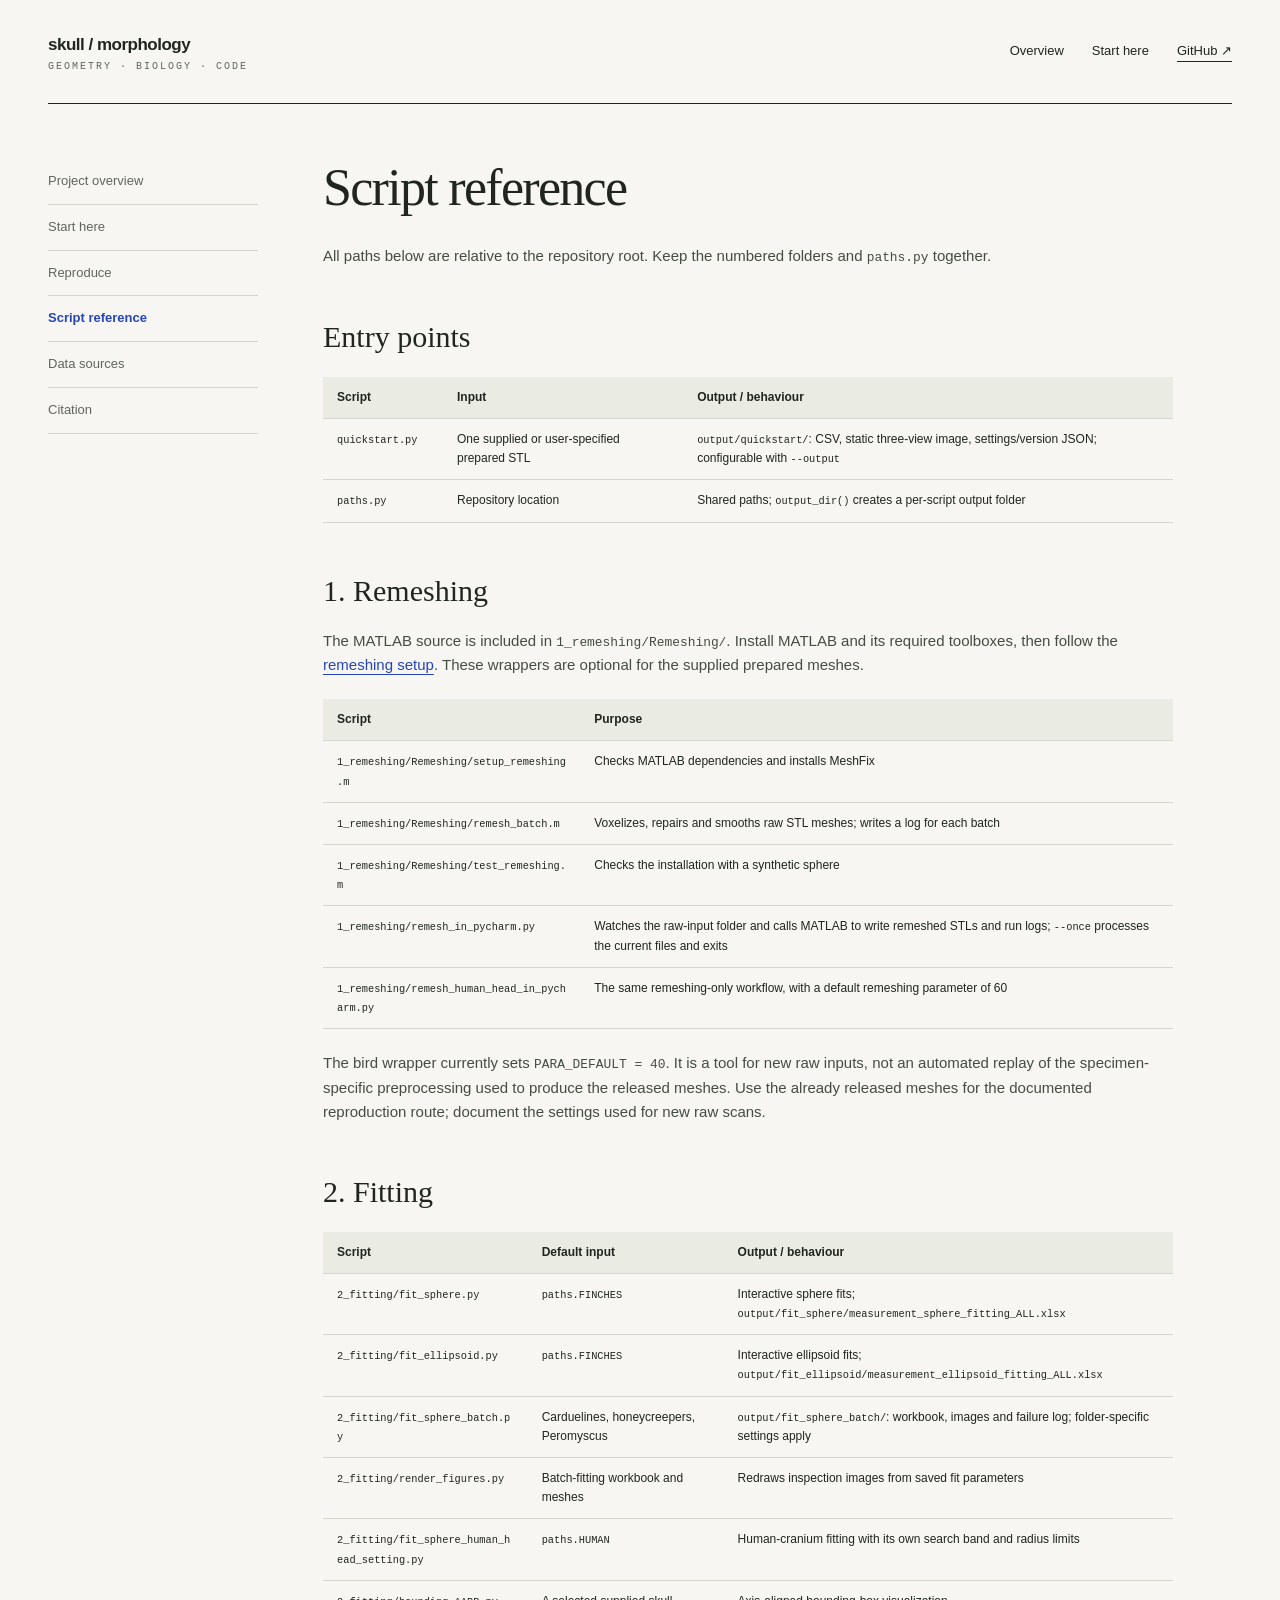
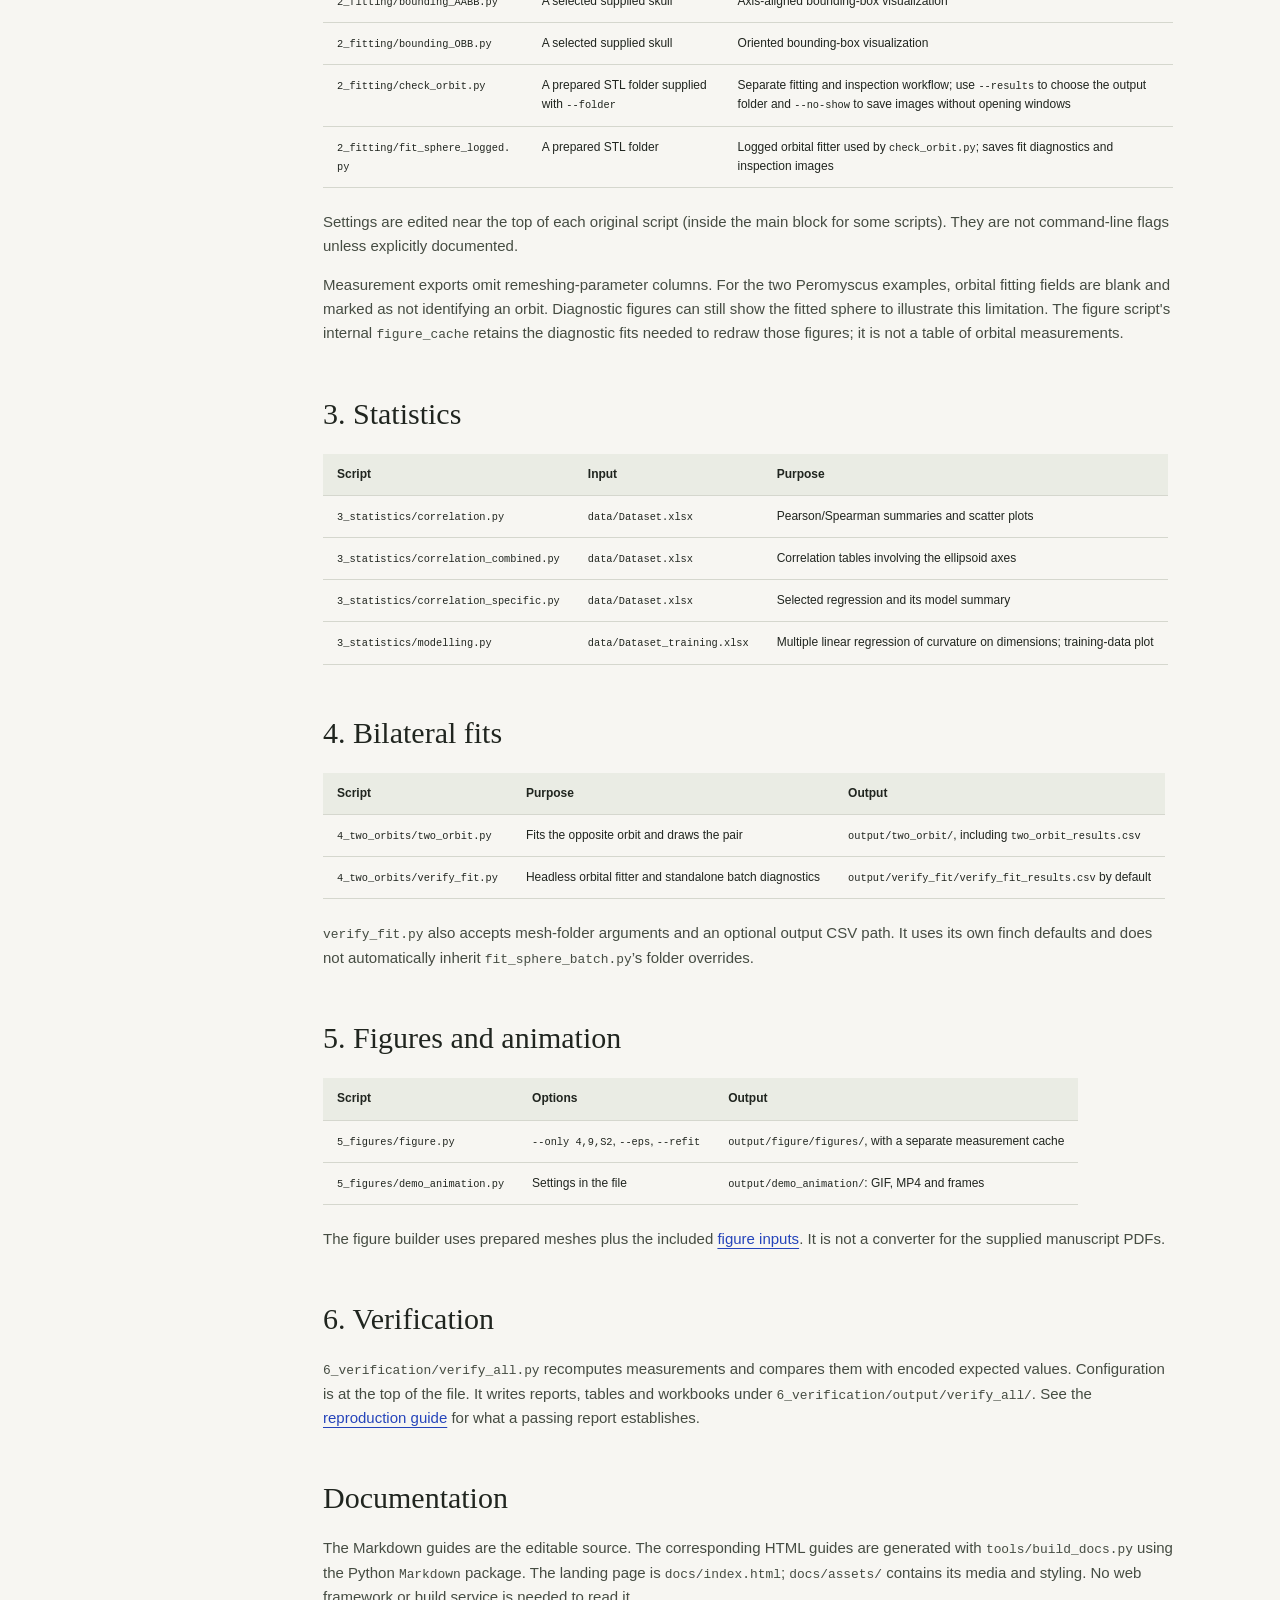
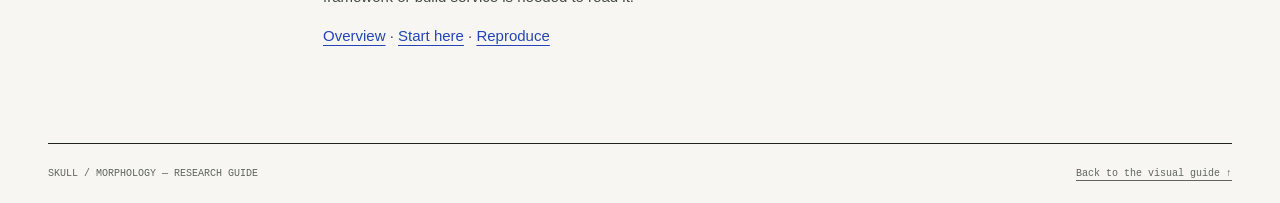
==== docs/reference.html @ 988a7e3e "Update files" ====
<!doctype html>
<html lang="en"><head><meta charset="utf-8"><meta name="viewport" content="width=device-width,initial-scale=1">
<title>Script reference — Skull morphology</title><link rel="stylesheet" href="assets/site.css"></head>
<body><a class="skip" href="#main">Skip to content</a><div class="shell">
<header class="masthead"><a class="brand" href="index.html">skull / morphology<small>GEOMETRY · BIOLOGY · CODE</small></a>
<nav aria-label="Main navigation"><a href="index.html">Overview</a><a href="start-here.html">Start here</a><a class="repo-link" href="https://github.com/kaikwanlau/skull-morphology">GitHub ↗</a></nav></header>
<div class="article-layout"><aside class="article-nav" aria-label="Guide contents"><a href="index.html">Project overview</a><a href="start-here.html">Start here</a><a href="reproduce.html">Reproduce</a><a href="reference.html" aria-current="page">Script reference</a><a href="data.html">Data sources</a><a href="citation.html">Citation</a></aside><main class="article" id="main"><h1 id="script-reference">Script reference</h1>
<p>All paths below are relative to the repository root. Keep the numbered folders and <code>paths.py</code> together.</p>
<h2 id="entry-points">Entry points</h2>
<table>
<thead>
<tr>
<th style="text-align: left;">Script</th>
<th style="text-align: left;">Input</th>
<th style="text-align: left;">Output / behaviour</th>
</tr>
</thead>
<tbody>
<tr>
<td style="text-align: left;"><code>quickstart.py</code></td>
<td style="text-align: left;">One supplied or user-specified prepared STL</td>
<td style="text-align: left;"><code>output/quickstart/</code>: CSV, static three-view image, settings/version JSON; configurable with <code>--output</code></td>
</tr>
<tr>
<td style="text-align: left;"><code>paths.py</code></td>
<td style="text-align: left;">Repository location</td>
<td style="text-align: left;">Shared paths; <code>output_dir()</code> creates a per-script output folder</td>
</tr>
</tbody>
</table>
<h2 id="1-remeshing">1. Remeshing</h2>
<p>The MATLAB source is included in <code>1_remeshing/Remeshing/</code>. Install MATLAB and its required toolboxes, then follow the <a href="remeshing.html">remeshing setup</a>. These wrappers are optional for the supplied prepared meshes.</p>
<table>
<thead>
<tr>
<th style="text-align: left;">Script</th>
<th style="text-align: left;">Purpose</th>
</tr>
</thead>
<tbody>
<tr>
<td style="text-align: left;"><code>1_remeshing/Remeshing/setup_remeshing.m</code></td>
<td style="text-align: left;">Checks MATLAB dependencies and installs MeshFix</td>
</tr>
<tr>
<td style="text-align: left;"><code>1_remeshing/Remeshing/remesh_batch.m</code></td>
<td style="text-align: left;">Voxelizes, repairs and smooths raw STL meshes; writes a log for each batch</td>
</tr>
<tr>
<td style="text-align: left;"><code>1_remeshing/Remeshing/test_remeshing.m</code></td>
<td style="text-align: left;">Checks the installation with a synthetic sphere</td>
</tr>
<tr>
<td style="text-align: left;"><code>1_remeshing/remesh_in_pycharm.py</code></td>
<td style="text-align: left;">Watches the raw-input folder and calls MATLAB to write remeshed STLs and run logs; <code>--once</code> processes the current files and exits</td>
</tr>
<tr>
<td style="text-align: left;"><code>1_remeshing/remesh_human_head_in_pycharm.py</code></td>
<td style="text-align: left;">The same remeshing-only workflow, with a default remeshing parameter of 60</td>
</tr>
</tbody>
</table>
<p>The bird wrapper currently sets <code>PARA_DEFAULT = 40</code>. It is a tool for new raw inputs, not an automated replay of the specimen-specific preprocessing used to produce the released meshes. Use the already released meshes for the documented reproduction route; document the settings used for new raw scans.</p>
<h2 id="2-fitting">2. Fitting</h2>
<table>
<thead>
<tr>
<th style="text-align: left;">Script</th>
<th style="text-align: left;">Default input</th>
<th style="text-align: left;">Output / behaviour</th>
</tr>
</thead>
<tbody>
<tr>
<td style="text-align: left;"><code>2_fitting/fit_sphere.py</code></td>
<td style="text-align: left;"><code>paths.FINCHES</code></td>
<td style="text-align: left;">Interactive sphere fits; <code>output/fit_sphere/measurement_sphere_fitting_ALL.xlsx</code></td>
</tr>
<tr>
<td style="text-align: left;"><code>2_fitting/fit_ellipsoid.py</code></td>
<td style="text-align: left;"><code>paths.FINCHES</code></td>
<td style="text-align: left;">Interactive ellipsoid fits; <code>output/fit_ellipsoid/measurement_ellipsoid_fitting_ALL.xlsx</code></td>
</tr>
<tr>
<td style="text-align: left;"><code>2_fitting/fit_sphere_batch.py</code></td>
<td style="text-align: left;">Carduelines, honeycreepers, Peromyscus</td>
<td style="text-align: left;"><code>output/fit_sphere_batch/</code>: workbook, images and failure log; folder-specific settings apply</td>
</tr>
<tr>
<td style="text-align: left;"><code>2_fitting/render_figures.py</code></td>
<td style="text-align: left;">Batch-fitting workbook and meshes</td>
<td style="text-align: left;">Redraws inspection images from saved fit parameters</td>
</tr>
<tr>
<td style="text-align: left;"><code>2_fitting/fit_sphere_human_head_setting.py</code></td>
<td style="text-align: left;"><code>paths.HUMAN</code></td>
<td style="text-align: left;">Human-cranium fitting with its own search band and radius limits</td>
</tr>
<tr>
<td style="text-align: left;"><code>2_fitting/bounding_AABB.py</code></td>
<td style="text-align: left;">A selected supplied skull</td>
<td style="text-align: left;">Axis-aligned bounding-box visualization</td>
</tr>
<tr>
<td style="text-align: left;"><code>2_fitting/bounding_OBB.py</code></td>
<td style="text-align: left;">A selected supplied skull</td>
<td style="text-align: left;">Oriented bounding-box visualization</td>
</tr>
<tr>
<td style="text-align: left;"><code>2_fitting/check_orbit.py</code></td>
<td style="text-align: left;">A prepared STL folder supplied with <code>--folder</code></td>
<td style="text-align: left;">Separate fitting and inspection workflow; use <code>--results</code> to choose the output folder and <code>--no-show</code> to save images without opening windows</td>
</tr>
<tr>
<td style="text-align: left;"><code>2_fitting/fit_sphere_logged.py</code></td>
<td style="text-align: left;">A prepared STL folder</td>
<td style="text-align: left;">Logged orbital fitter used by <code>check_orbit.py</code>; saves fit diagnostics and inspection images</td>
</tr>
</tbody>
</table>
<p>Settings are edited near the top of each original script (inside the main block for some scripts). They are not command-line flags unless explicitly documented.</p>
<p>Measurement exports omit remeshing-parameter columns. For the two Peromyscus examples, orbital fitting fields are blank and marked as not identifying an orbit. Diagnostic figures can still show the fitted sphere to illustrate this limitation. The figure script's internal <code>figure_cache</code> retains the diagnostic fits needed to redraw those figures; it is not a table of orbital measurements.</p>
<h2 id="3-statistics">3. Statistics</h2>
<table>
<thead>
<tr>
<th style="text-align: left;">Script</th>
<th style="text-align: left;">Input</th>
<th style="text-align: left;">Purpose</th>
</tr>
</thead>
<tbody>
<tr>
<td style="text-align: left;"><code>3_statistics/correlation.py</code></td>
<td style="text-align: left;"><code>data/Dataset.xlsx</code></td>
<td style="text-align: left;">Pearson/Spearman summaries and scatter plots</td>
</tr>
<tr>
<td style="text-align: left;"><code>3_statistics/correlation_combined.py</code></td>
<td style="text-align: left;"><code>data/Dataset.xlsx</code></td>
<td style="text-align: left;">Correlation tables involving the ellipsoid axes</td>
</tr>
<tr>
<td style="text-align: left;"><code>3_statistics/correlation_specific.py</code></td>
<td style="text-align: left;"><code>data/Dataset.xlsx</code></td>
<td style="text-align: left;">Selected regression and its model summary</td>
</tr>
<tr>
<td style="text-align: left;"><code>3_statistics/modelling.py</code></td>
<td style="text-align: left;"><code>data/Dataset_training.xlsx</code></td>
<td style="text-align: left;">Multiple linear regression of curvature on dimensions; training-data plot</td>
</tr>
</tbody>
</table>
<h2 id="4-bilateral-fits">4. Bilateral fits</h2>
<table>
<thead>
<tr>
<th style="text-align: left;">Script</th>
<th style="text-align: left;">Purpose</th>
<th style="text-align: left;">Output</th>
</tr>
</thead>
<tbody>
<tr>
<td style="text-align: left;"><code>4_two_orbits/two_orbit.py</code></td>
<td style="text-align: left;">Fits the opposite orbit and draws the pair</td>
<td style="text-align: left;"><code>output/two_orbit/</code>, including <code>two_orbit_results.csv</code></td>
</tr>
<tr>
<td style="text-align: left;"><code>4_two_orbits/verify_fit.py</code></td>
<td style="text-align: left;">Headless orbital fitter and standalone batch diagnostics</td>
<td style="text-align: left;"><code>output/verify_fit/verify_fit_results.csv</code> by default</td>
</tr>
</tbody>
</table>
<p><code>verify_fit.py</code> also accepts mesh-folder arguments and an optional output CSV path. It uses its own finch defaults and does not automatically inherit <code>fit_sphere_batch.py</code>’s folder overrides.</p>
<h2 id="5-figures-and-animation">5. Figures and animation</h2>
<table>
<thead>
<tr>
<th style="text-align: left;">Script</th>
<th style="text-align: left;">Options</th>
<th style="text-align: left;">Output</th>
</tr>
</thead>
<tbody>
<tr>
<td style="text-align: left;"><code>5_figures/figure.py</code></td>
<td style="text-align: left;"><code>--only 4,9,S2</code>, <code>--eps</code>, <code>--refit</code></td>
<td style="text-align: left;"><code>output/figure/figures/</code>, with a separate measurement cache</td>
</tr>
<tr>
<td style="text-align: left;"><code>5_figures/demo_animation.py</code></td>
<td style="text-align: left;">Settings in the file</td>
<td style="text-align: left;"><code>output/demo_animation/</code>: GIF, MP4 and frames</td>
</tr>
</tbody>
</table>
<p>The figure builder uses prepared meshes plus the included <a href="figure-inputs.html">figure inputs</a>. It is not a converter for the supplied manuscript PDFs.</p>
<h2 id="6-verification">6. Verification</h2>
<p><code>6_verification/verify_all.py</code> recomputes measurements and compares them with encoded expected values. Configuration is at the top of the file. It writes reports, tables and workbooks under <code>6_verification/output/verify_all/</code>. See the <a href="reproduce.html">reproduction guide</a> for what a passing report establishes.</p>
<h2 id="documentation">Documentation</h2>
<p>The Markdown guides are the editable source. The corresponding HTML guides are generated with <code>tools/build_docs.py</code> using the Python <code>Markdown</code> package. The landing page is <code>docs/index.html</code>; <code>docs/assets/</code> contains its media and styling. No web framework or build service is needed to read it.</p>
<p><a href="index.html">Overview</a> · <a href="start-here.html">Start here</a> · <a href="reproduce.html">Reproduce</a></p></main></div>
<footer class="footer"><span>SKULL / MORPHOLOGY — RESEARCH GUIDE</span><a href="index.html">Back to the visual guide ↑</a></footer>
</div></body></html>
---- docs/assets/site.css ----
:root{--paper:#f7f6f2;--ink:#20251f;--muted:#60655e;--line:#d5d7ce;--blue:#2544ba;--pale:#e9edff;--bone:#e5ded0;--white:#fff;--mono:ui-monospace,SFMono-Regular,Consolas,monospace;--sans:Inter,-apple-system,BlinkMacSystemFont,"Segoe UI",sans-serif}
*{box-sizing:border-box}html{scroll-behavior:smooth;scroll-padding-top:28px}body{margin:0;background:var(--paper);color:var(--ink);font-family:var(--sans);font-size:16px;line-height:1.6}a{color:var(--blue);text-underline-offset:4px}a:hover{text-decoration-thickness:2px}button{font:inherit;cursor:pointer}button:focus-visible,a:focus-visible,summary:focus-visible,video:focus-visible{outline:3px solid var(--blue);outline-offset:5px}img,video{display:block;max-width:100%}button,a{-webkit-tap-highlight-color:transparent}.skip{position:absolute;top:-80px;left:20px;z-index:5;background:white;padding:12px}.skip:focus{top:15px}.shell{width:min(1220px,calc(100% - 96px));margin:auto}.masthead{display:flex;align-items:center;justify-content:space-between;gap:30px;min-height:104px;border-bottom:1px solid var(--ink)}.brand{font-weight:750;color:var(--ink);text-decoration:none;font-size:17px;letter-spacing:-.5px}.brand small{display:block;font:10px var(--mono);letter-spacing:2px;margin-top:3px;color:var(--muted)}nav{display:flex;gap:28px;align-items:center}nav a{font-size:13px;color:var(--ink);text-decoration:none}.repo-link{border-bottom:1px solid var(--ink)}.eyebrow{font:11px var(--mono);letter-spacing:1.7px;text-transform:uppercase;color:var(--blue);margin:0 0 24px}.hero{display:grid;grid-template-columns:.9fr 1.2fr;gap:55px;padding:65px 0 54px;align-items:center}.hero h1{font:clamp(48px,5.7vw,79px)/1.01 Georgia,"Times New Roman",serif;letter-spacing:-3.5px;font-weight:400;margin:0 0 27px}.hero h1 em{font-style:italic;color:var(--blue)}.hero .intro{font-size:17px;line-height:1.65;max-width:430px;color:var(--muted)}.hero .authors{font-size:12px;margin-top:24px}.actions{display:flex;gap:12px;flex-wrap:wrap;margin-top:29px}.button{display:inline-flex;align-items:center;justify-content:center;gap:12px;padding:13px 20px;background:var(--blue);color:#fff;border:1px solid var(--blue);text-decoration:none;font-size:13px;font-weight:650}.button.secondary{background:transparent;color:var(--ink);border-color:var(--line)}.hero-media{background:#fff;position:relative;border:1px solid var(--line)}.hero-media video{width:100%;aspect-ratio:16/9;background:#fff}.media-label{display:flex;justify-content:space-between;padding:16px 20px;border-top:1px solid var(--line);font:10px var(--mono);color:var(--muted);gap:10px}.paper-note{padding:20px 0 30px;border-bottom:1px solid var(--ink);display:flex;gap:40px;align-items:baseline;font-size:13px}.paper-note .label{white-space:nowrap;font:10px var(--mono);color:var(--muted);letter-spacing:1px}.paper-note p{margin:0}.paper-note a{color:var(--ink)}.section{padding:62px 0;border-bottom:1px solid var(--line)}.section-head{display:flex;gap:45px;justify-content:space-between;align-items:flex-start;margin-bottom:30px}.section h2{font:39px/1.18 Georgia,"Times New Roman",serif;letter-spacing:-1px;font-weight:400;margin:0}.section-head>p{max-width:440px;color:var(--muted);font-size:14px;margin:0}.section-no{display:block;font:11px var(--mono);color:var(--blue);letter-spacing:1px;margin-bottom:13px}.path-grid{display:grid;grid-template-columns:1fr 1fr;border-top:1px solid var(--line);border-bottom:1px solid var(--line)}.path{padding:29px 36px 29px 0;display:grid;grid-template-columns:36px 1fr;gap:17px}.path+.path{border-left:1px solid var(--line);padding-left:36px}.path>span{font:22px Georgia,serif;color:var(--blue)}.path h3{margin:0 0 9px;font-size:20px;font-weight:600}.path p{font-size:14px;color:var(--muted);margin:0 0 17px;max-width:390px}.path a{font-size:13px;font-weight:650}.method{display:grid;grid-template-columns:.74fr 1.26fr;border:1px solid var(--line);background:#fff}.method-buttons{padding:8px 30px;background:var(--paper)}.method-buttons button{display:block;width:100%;text-align:left;padding:25px 0;background:none;border:0;border-bottom:1px solid var(--line);color:var(--muted)}.method-buttons button:last-child{border-bottom:0}.method-buttons button[aria-pressed="true"]{color:var(--blue)}.method-buttons b{display:block;font-size:19px;font-weight:550;margin-bottom:5px}.method-buttons span{font-size:12px;line-height:1.6;display:block}.method-figure{margin:0;display:flex;flex-direction:column;justify-content:center}.method-figure img{width:100%;aspect-ratio:16/9;object-fit:contain}.method-figure figcaption{padding:13px 23px 21px;border-top:1px solid var(--line);font-size:12px;color:var(--muted);min-height:65px}.note{font-size:12px;color:var(--muted);margin:20px 0 0;max-width:920px}.start-grid{display:grid;grid-template-columns:.9fr 1.1fr;gap:60px}.start-copy h3{font:29px/1.3 Georgia,serif;font-weight:400;margin:0 0 15px}.start-copy p{font-size:14px;color:var(--muted)}.start-copy a{font-size:13px;font-weight:650}.terminal{background:#21271f;color:#eef0e8;min-width:0}.terminal-top{display:flex;align-items:center;justify-content:space-between;gap:12px;padding:15px 19px;border-bottom:1px solid #4a5048;font:10px var(--mono);letter-spacing:.5px}.os-buttons{display:flex;gap:5px}.os-buttons button,.copy{font:10px var(--mono);background:transparent;color:#d2d5cd;border:1px solid #5a6055;padding:7px 9px}.os-buttons button[aria-pressed="true"]{background:#e5e9dc;color:#22271f}.terminal pre{padding:16px 22px;margin:0;overflow:auto;font:12px/2 var(--mono);white-space:pre}.terminal-foot{padding:12px 20px;font-size:11px;color:#c3cabe;border-top:1px solid #4a5048}.result-strip{display:flex;flex-wrap:wrap;gap:8px 23px;margin-top:24px;font:11px var(--mono);color:var(--muted)}.result-strip b{color:var(--ink)}.video-grid{display:grid;grid-template-columns:1fr 290px;border:1px solid var(--line);background:#fff}.video-grid video{width:100%;aspect-ratio:16/9;align-self:center}.chapters{border-left:1px solid var(--line);padding:16px}.chapters p{font:10px var(--mono);letter-spacing:1px;color:var(--muted);padding:0 10px}.chapters button{width:100%;display:flex;gap:15px;text-align:left;border:0;border-top:1px solid #e8e9e3;background:#fff;padding:11px 9px;font-size:12px}.chapters button:hover,.chapters button[aria-pressed="true"]{background:var(--pale);color:var(--blue)}.chapters time{font:11px var(--mono);color:var(--blue);min-width:34px}.video-note{background:#eeece5;border-left:3px solid var(--blue);padding:16px 20px;margin-top:19px;font-size:12px;color:#434a40}.video-note a{white-space:nowrap}.dataset-table{width:100%;border-collapse:collapse;margin:30px 0 24px;font-size:14px;line-height:1.6;table-layout:fixed}.dataset-table th,.dataset-table td{text-align:left;vertical-align:top;padding:18px 20px 18px 0;border-bottom:1px solid var(--line);overflow-wrap:break-word}.dataset-table thead th{font:11px var(--mono);color:var(--muted);border-top:1px solid var(--line);padding-top:14px;padding-bottom:14px}.dataset-table th:first-child{width:36%}.dataset-table th:nth-child(2){width:15%}.dataset-table tbody th{font-weight:600}.dataset-table td{color:var(--muted)}.dataset-table td span{display:block;font-size:12px}.dataset-note{font-size:14px;line-height:1.7;color:var(--muted);max-width:1000px;margin:0 0 25px}.dataset-note strong{color:var(--ink);font-weight:600}.repro-links{display:flex;gap:22px;flex-wrap:wrap;font-size:13px}.cite{padding:40px 0}.cite p{font-size:13px;max-width:830px;color:var(--muted)}.cite h2{font-size:15px;margin:0}.footer{display:flex;justify-content:space-between;gap:20px;padding:24px 0 30px;border-top:1px solid var(--ink);font:10px var(--mono);color:var(--muted)}.footer a{color:var(--muted)}.status{font-size:12px;color:var(--muted);min-height:20px}.article-layout{display:grid;grid-template-columns:210px minmax(0,850px);gap:65px;padding:55px 0 80px}.article-nav{position:sticky;top:30px;align-self:start}.article-nav a{display:block;padding:12px 0;color:var(--muted);text-decoration:none;font-size:13px;border-bottom:1px solid var(--line)}.article-nav a[aria-current="page"]{color:var(--blue);font-weight:650}.article{min-width:0;font-size:15px}.article h1{font:52px/1.1 Georgia,serif;letter-spacing:-1.7px;margin:0 0 28px}.article h2{font:30px/1.2 Georgia,serif;margin:50px 0 20px}.article h3{font-size:20px;margin:33px 0 15px}.article p,.article li{color:#454c42}.article li{margin:9px 0}.article pre{background:#eaece4;padding:18px 21px;overflow:auto;border-left:3px solid var(--blue)}code{font-family:var(--mono);font-size:.86em;overflow-wrap:anywhere}.article pre code{overflow-wrap:normal}.article table{width:100%;border-collapse:collapse;font-size:12px;line-height:1.6;margin:22px 0;display:block;overflow:auto}.article th{text-align:left;background:#eaece4}.article th,.article td{padding:11px 14px;border-bottom:1px solid var(--line);vertical-align:top}.article td{min-width:120px}.article img{border:1px solid var(--line)}.article blockquote{margin:25px 0;border-left:3px solid var(--blue);padding:5px 22px}.noscript{padding:15px;background:var(--pale)}
@media(min-width:1600px){.hero h1{font-size:79px}}
@media(max-width:1000px){.shell{width:calc(100% - 52px)}.hero{gap:25px}.hero h1{font-size:60px}.hero .intro{font-size:15px}.video-grid{grid-template-columns:1fr 245px}.chapters button{padding:9px 6px}.start-grid{gap:30px}.article-layout{grid-template-columns:170px minmax(0,1fr);gap:35px}}
@media(max-width:720px){.shell{width:calc(100% - 36px)}.masthead{min-height:96px;gap:15px;flex-wrap:wrap;padding:18px 0}.brand{font-size:15px}nav{gap:17px;flex-wrap:wrap}nav a{font-size:11px}.hero{grid-template-columns:1fr;padding-top:42px;gap:30px}.hero h1{font-size:61px;letter-spacing:-2.5px}.hero .intro{max-width:100%;font-size:16px}.eyebrow{font-size:10px;margin-bottom:20px}.paper-note{display:block;padding:20px 0}.paper-note .label{display:block;margin-bottom:9px}.section{padding:41px 0}.section-head{display:block}.section-head>p{margin-top:18px}.section h2{font-size:32px}.path-grid,.method,.start-grid,.video-grid{grid-template-columns:1fr}.path{padding:24px 0}.path+.path{padding:24px 0;border-left:0;border-top:1px solid var(--line)}.method-buttons{padding:0 18px;display:flex}.method-buttons button{padding:17px 10px;border-bottom:0;border-right:1px solid var(--line)}.method-buttons button:last-child{border-right:0}.method-buttons b{font-size:14px;margin:0}.method-buttons span{display:none}.method-figure figcaption{padding:15px;font-size:11px}.start-grid{gap:25px}.terminal-top{padding:12px}.terminal pre{padding:18px 15px;font-size:11px}.chapters{border-left:0;border-top:1px solid var(--line);display:grid;grid-template-columns:1fr 1fr;gap:0 10px}.chapters p{grid-column:1/-1}.dataset-table{font-size:12px;margin-top:25px}.dataset-table th,.dataset-table td{padding:14px 10px 14px 0}.dataset-table th:first-child{width:37%}.dataset-table th:nth-child(2){width:18%}.dataset-table thead th{font-size:10px}.dataset-table td span{font-size:10px}.dataset-note{font-size:13px}.footer{line-height:1.9;flex-wrap:wrap}.article-layout{display:block;padding-top:25px}.article-nav{position:static;display:flex;flex-wrap:wrap;gap:15px;margin-bottom:35px}.article-nav a{font-size:11px;padding:8px 0}.article h1{font-size:41px}.article h2{font-size:28px}.article{font-size:14px}}
@media(prefers-reduced-motion:reduce){html{scroll-behavior:auto}}
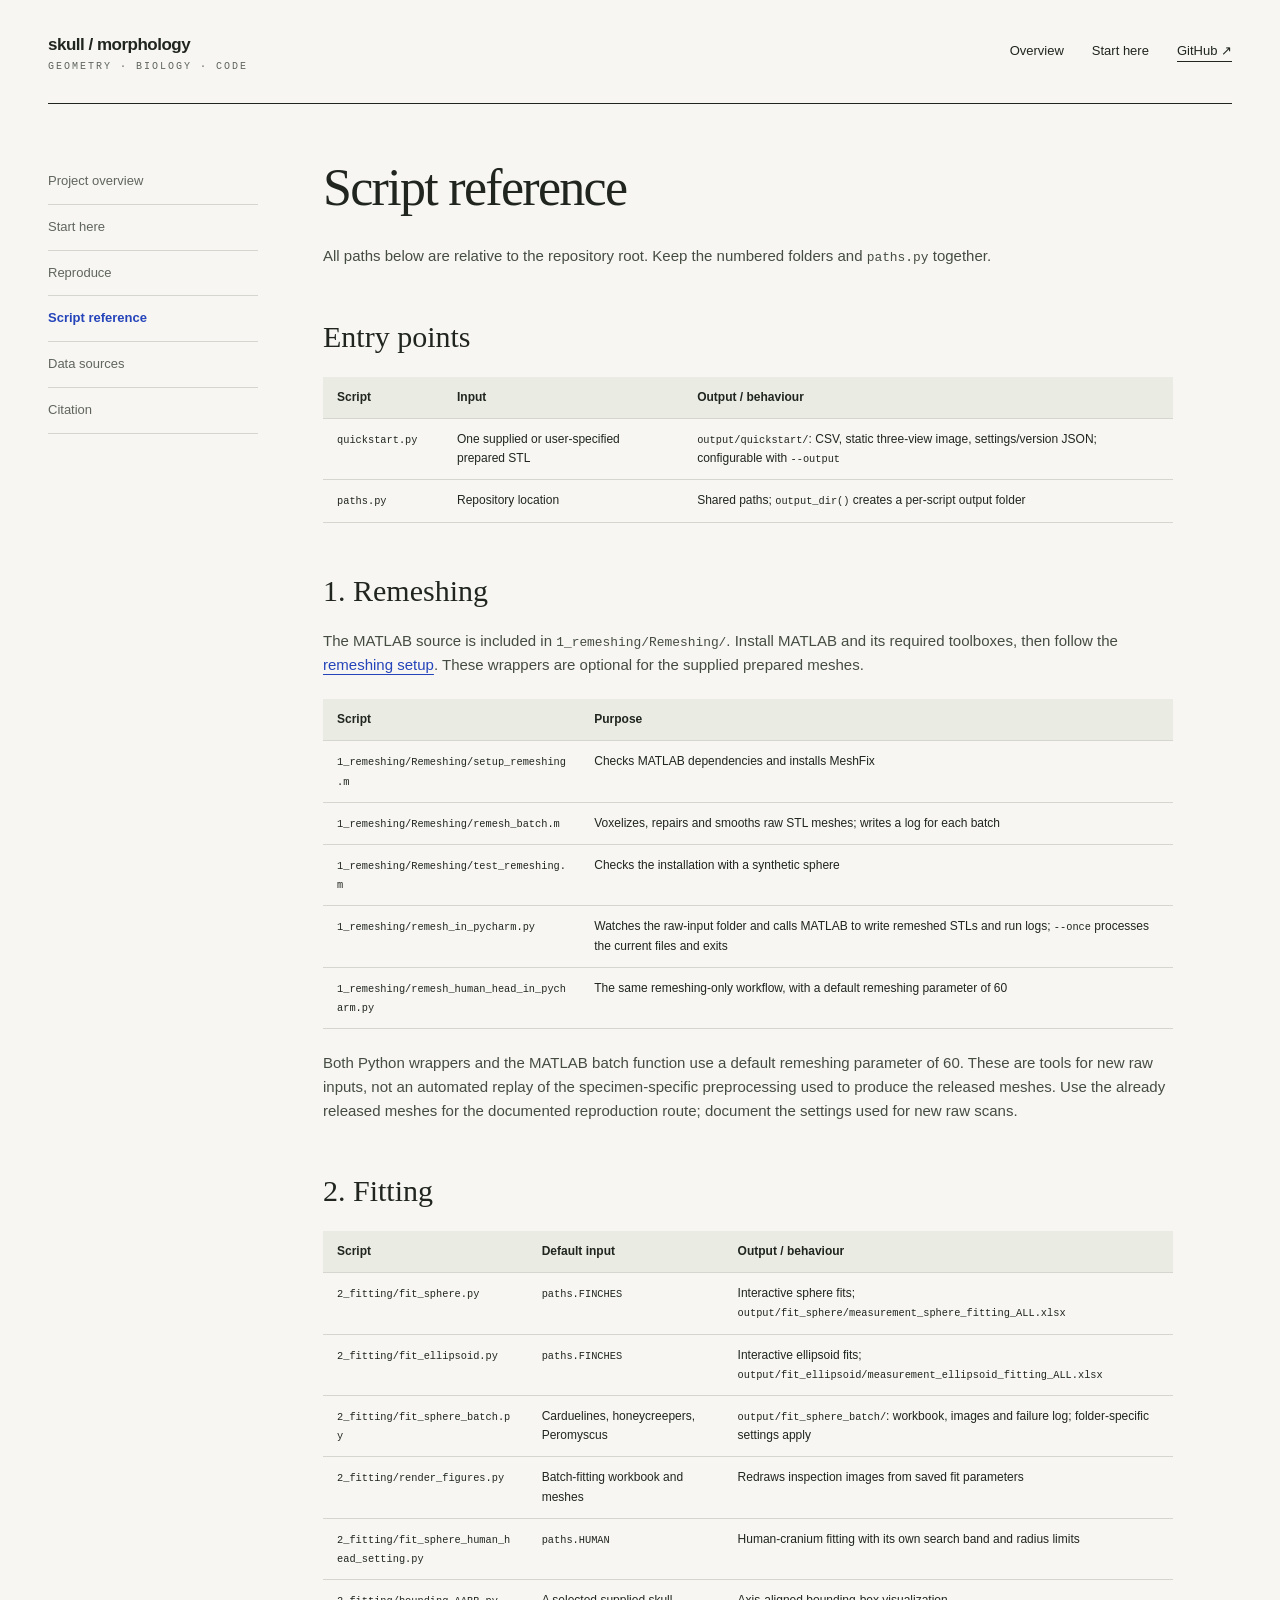
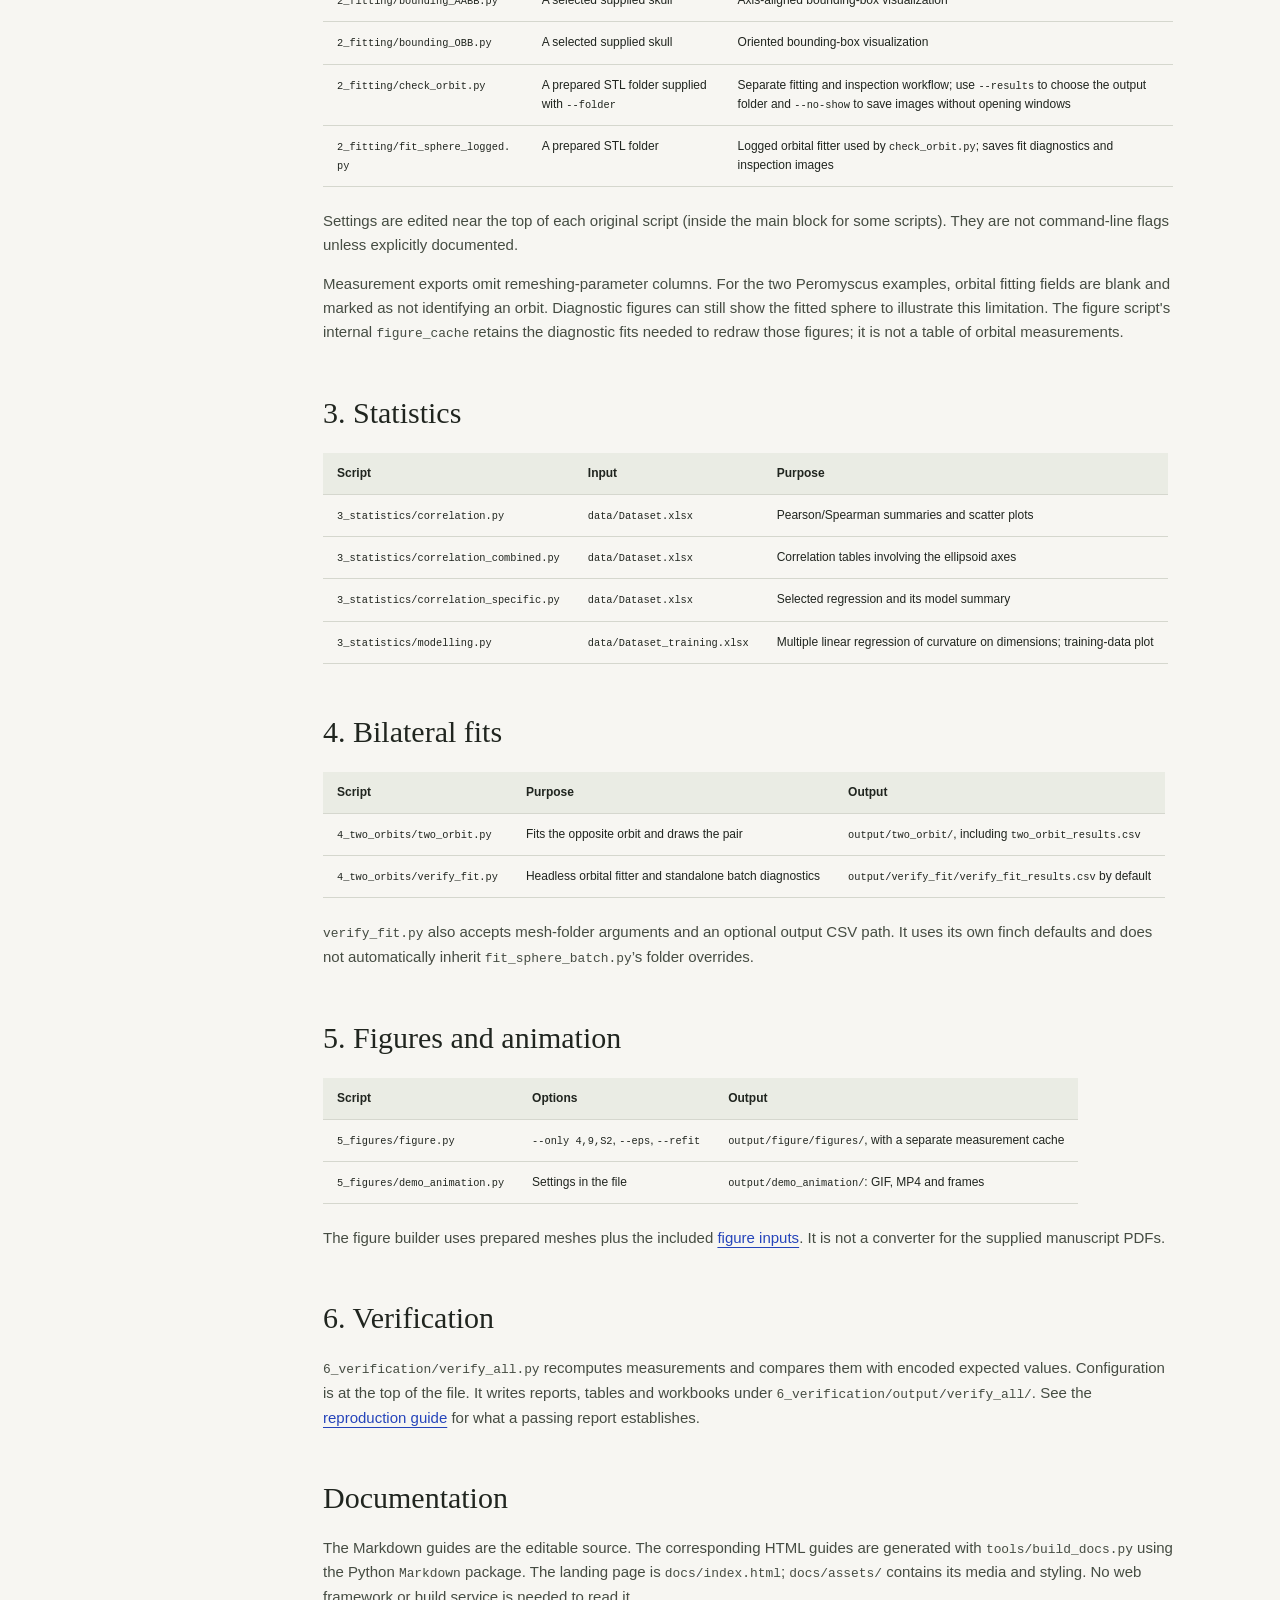
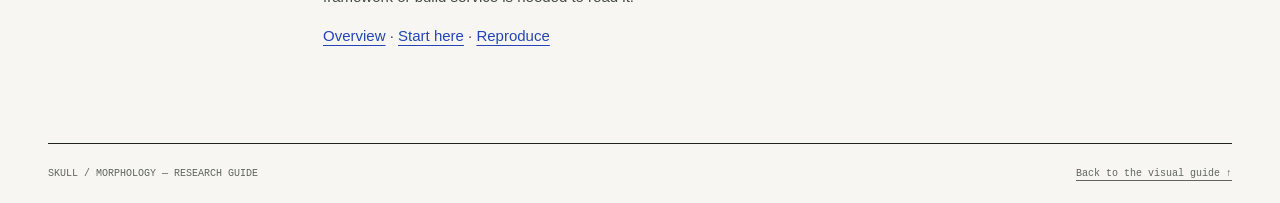
==== commit 40f75c9f: "Set default to 60" ====
--- a/docs/reference.html
+++ b/docs/reference.html
@@ -60,7 +60,7 @@
 </tr>
 </tbody>
 </table>
-<p>The bird wrapper currently sets <code>PARA_DEFAULT = 40</code>. It is a tool for new raw inputs, not an automated replay of the specimen-specific preprocessing used to produce the released meshes. Use the already released meshes for the documented reproduction route; document the settings used for new raw scans.</p>
+<p>Both Python wrappers and the MATLAB batch function use a default remeshing parameter of 60. These are tools for new raw inputs, not an automated replay of the specimen-specific preprocessing used to produce the released meshes. Use the already released meshes for the documented reproduction route; document the settings used for new raw scans.</p>
 <h2 id="2-fitting">2. Fitting</h2>
 <table>
 <thead>
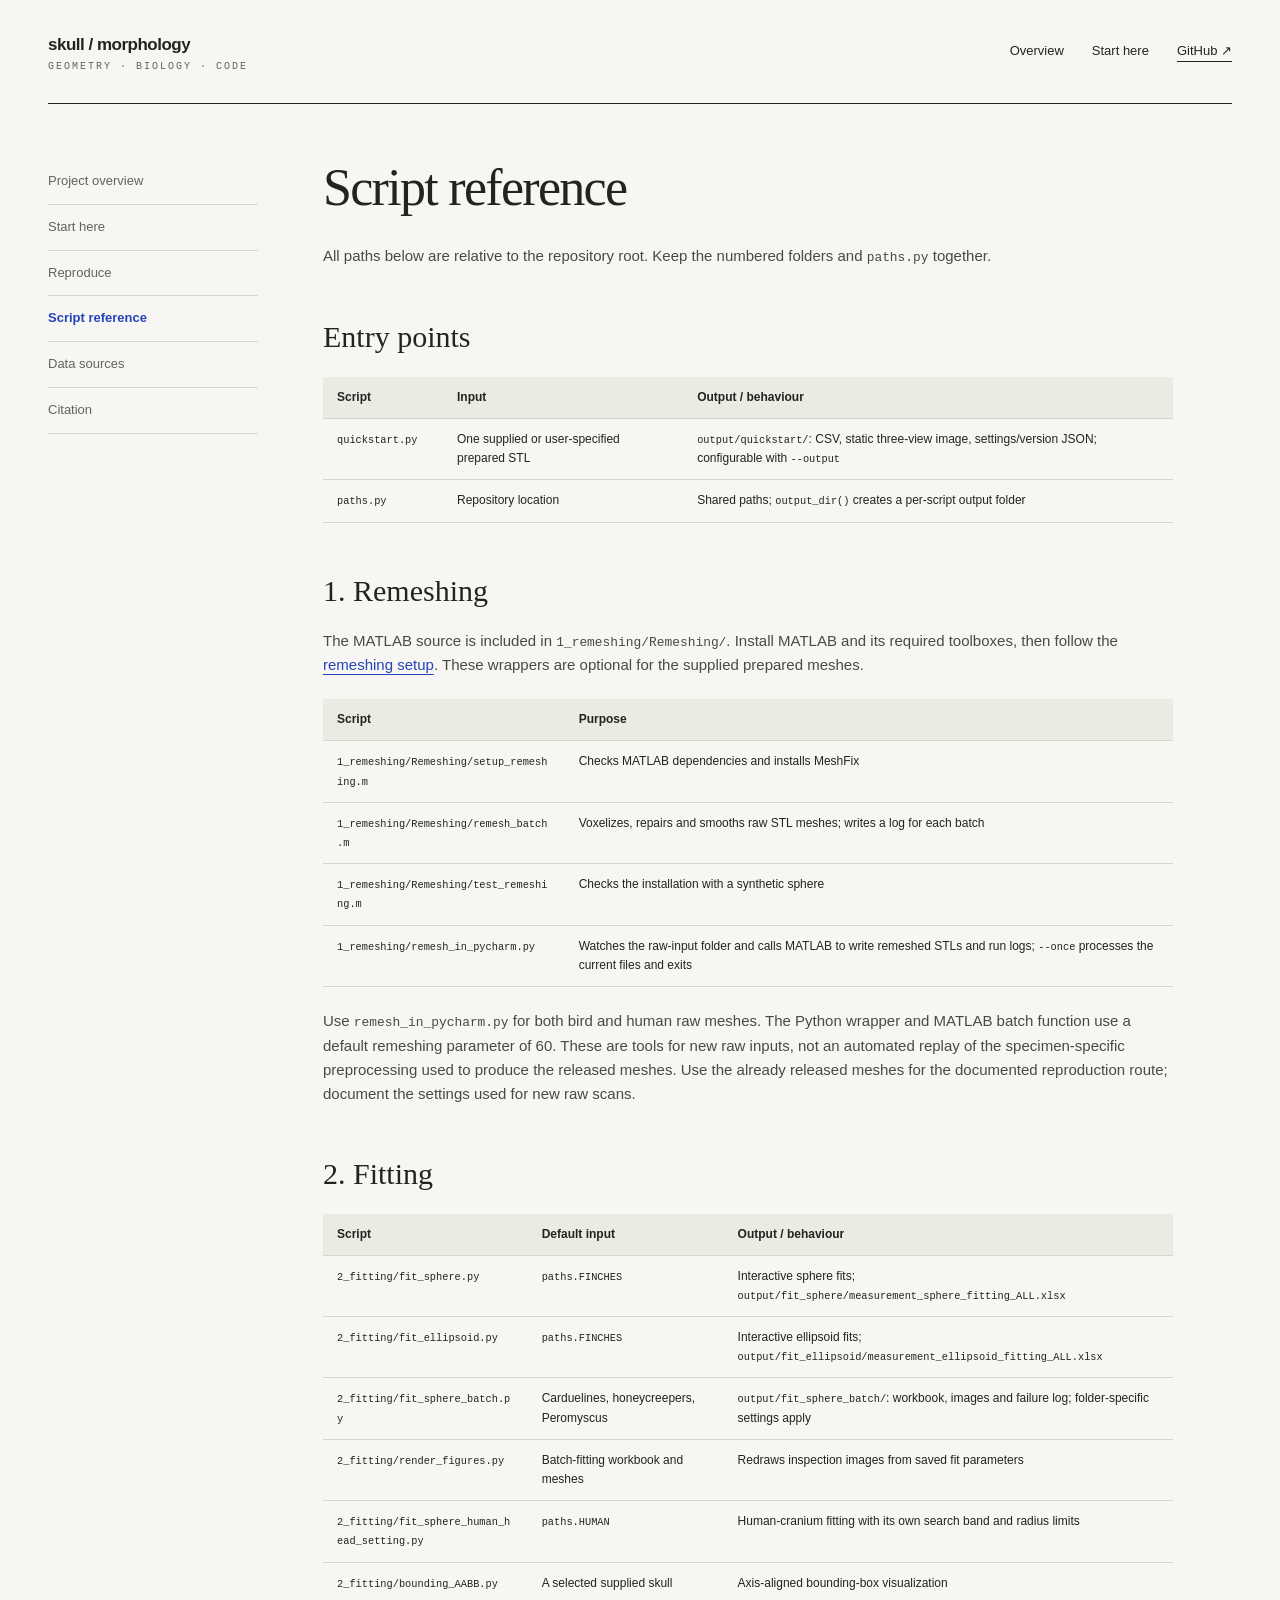
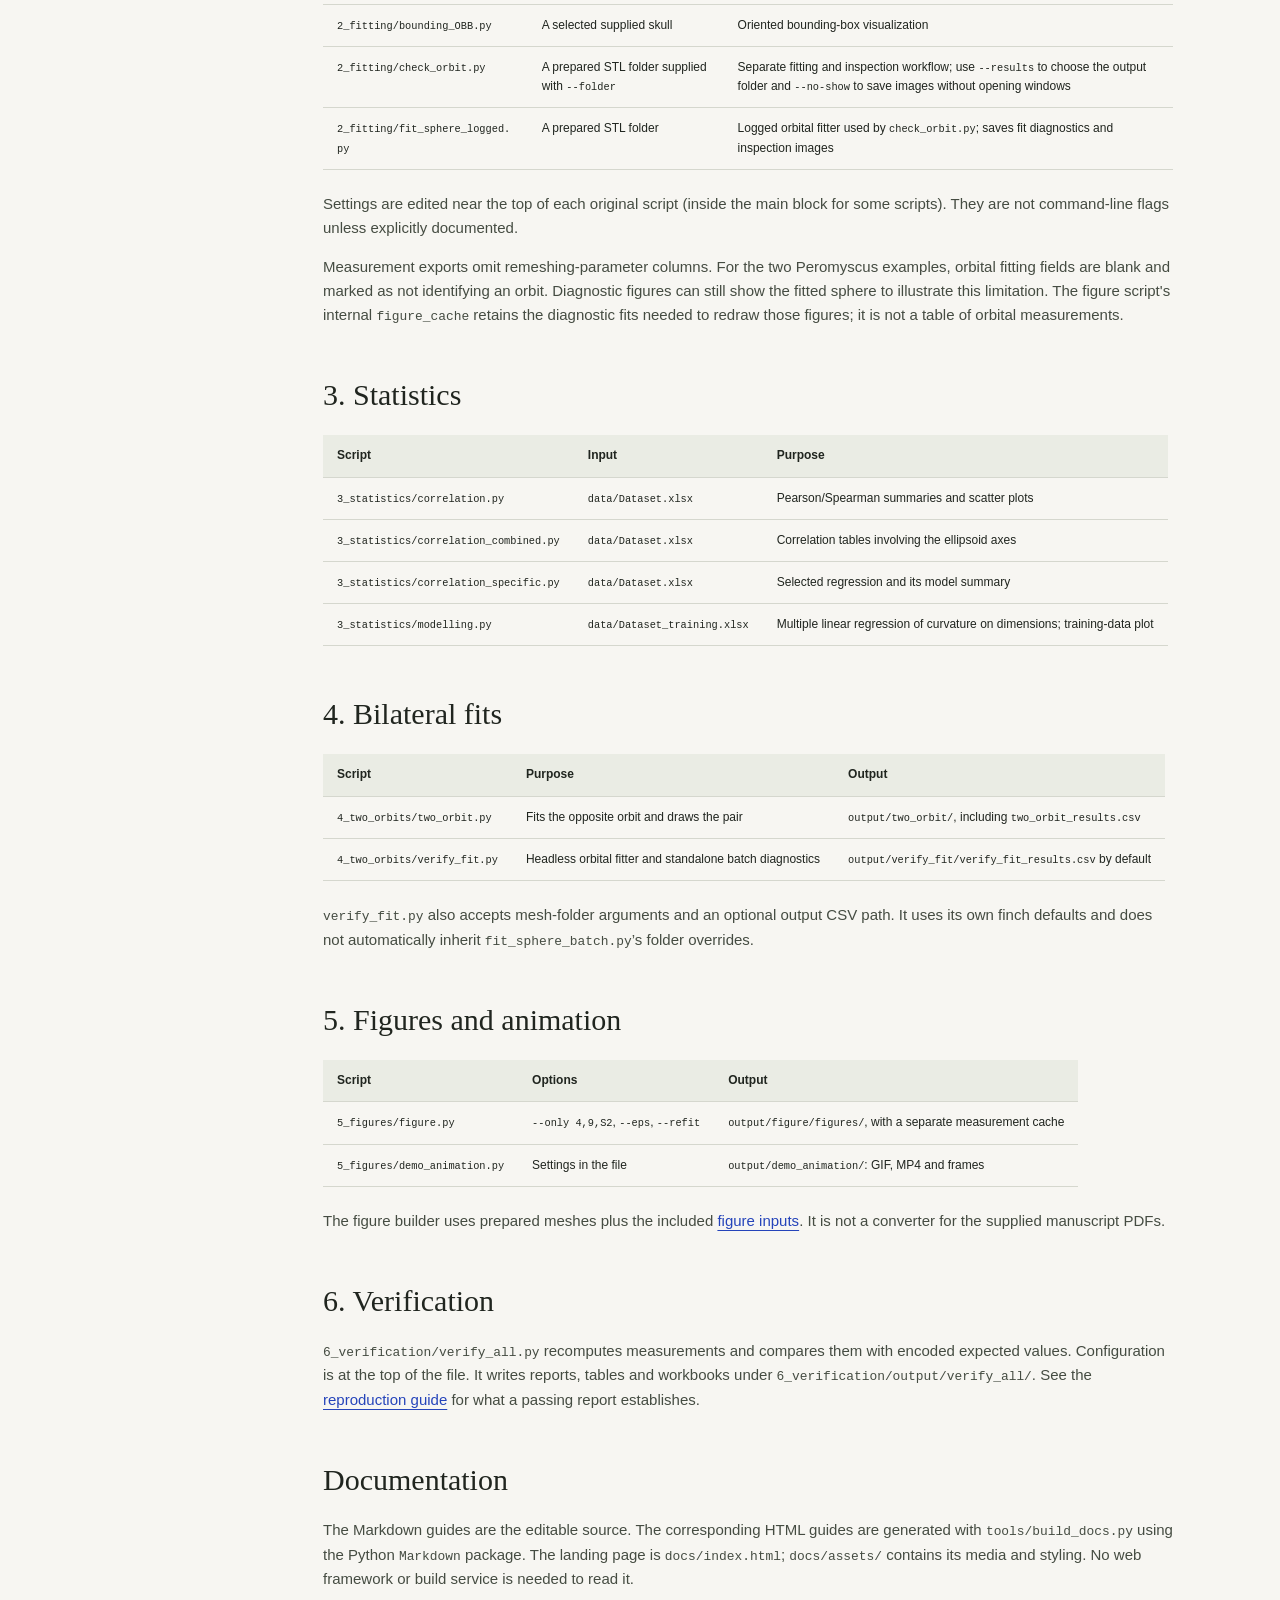
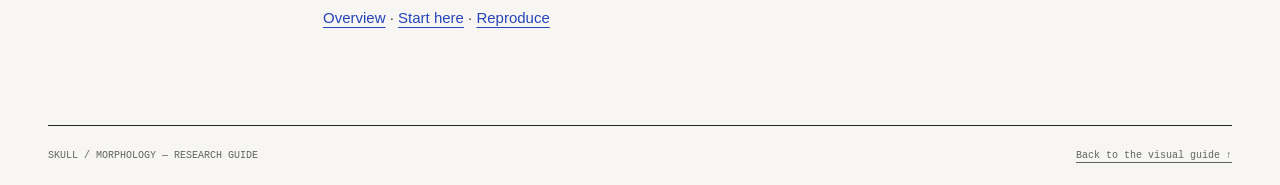
==== commit 81b09d9a: "Remove duplicate script" ====
--- a/docs/reference.html
+++ b/docs/reference.html
@@ -54,13 +54,9 @@
 <td style="text-align: left;"><code>1_remeshing/remesh_in_pycharm.py</code></td>
 <td style="text-align: left;">Watches the raw-input folder and calls MATLAB to write remeshed STLs and run logs; <code>--once</code> processes the current files and exits</td>
 </tr>
-<tr>
-<td style="text-align: left;"><code>1_remeshing/remesh_human_head_in_pycharm.py</code></td>
-<td style="text-align: left;">The same remeshing-only workflow, with a default remeshing parameter of 60</td>
-</tr>
-</tbody>
-</table>
-<p>Both Python wrappers and the MATLAB batch function use a default remeshing parameter of 60. These are tools for new raw inputs, not an automated replay of the specimen-specific preprocessing used to produce the released meshes. Use the already released meshes for the documented reproduction route; document the settings used for new raw scans.</p>
+</tbody>
+</table>
+<p>Use <code>remesh_in_pycharm.py</code> for both bird and human raw meshes. The Python wrapper and MATLAB batch function use a default remeshing parameter of 60. These are tools for new raw inputs, not an automated replay of the specimen-specific preprocessing used to produce the released meshes. Use the already released meshes for the documented reproduction route; document the settings used for new raw scans.</p>
 <h2 id="2-fitting">2. Fitting</h2>
 <table>
 <thead>
